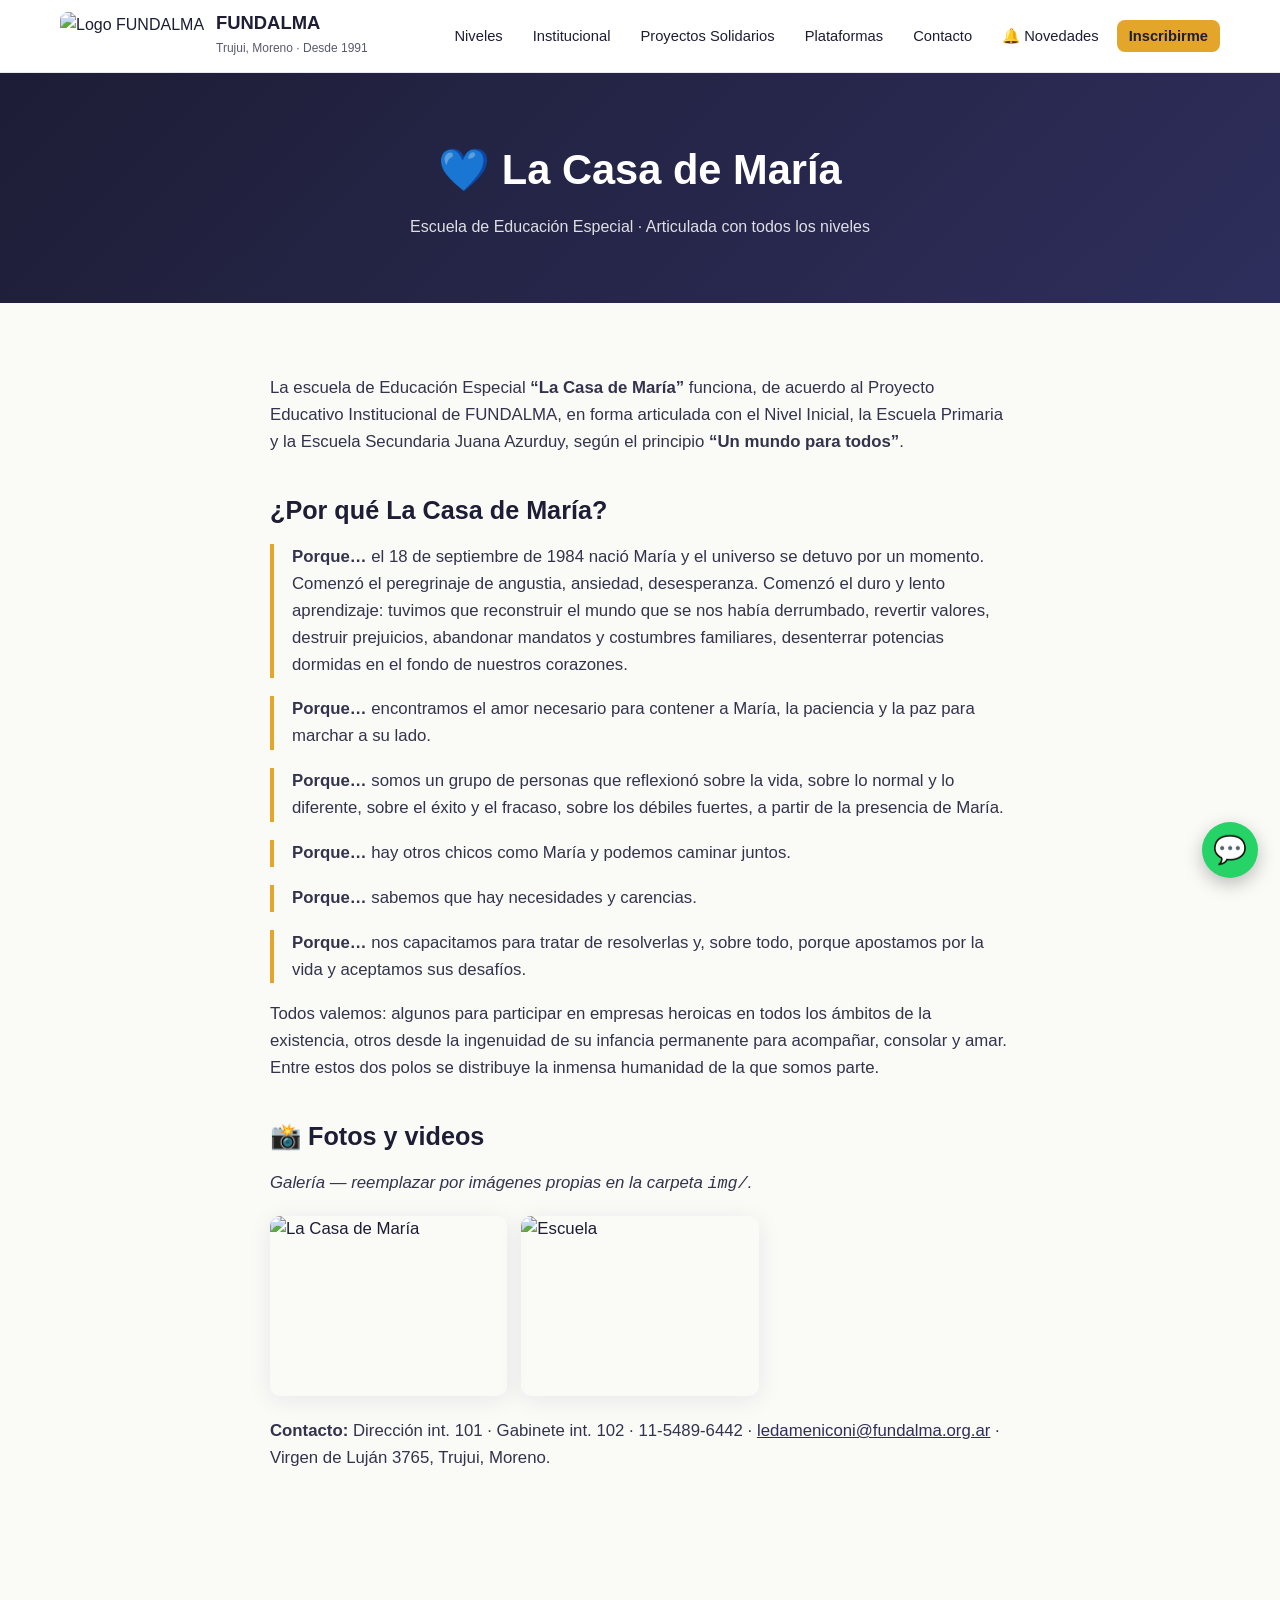
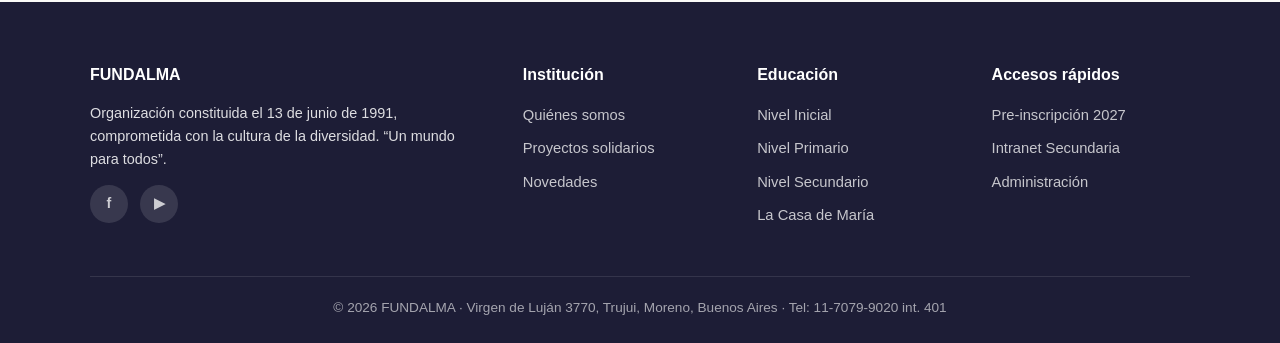
==== casa-de-maria.html @ faf6728b "Sitio FUNDALMA 2026/2027 - version inicial" ====
<!DOCTYPE html>
<html lang="es">
<head>
<meta charset="UTF-8">
<meta name="viewport" content="width=device-width, initial-scale=1.0">
<title>La Casa de María | FUNDALMA</title>
<meta name="description" content="Escuela de Educación Especial La Casa de María — FUNDALMA.">
<link rel="stylesheet" href="css/styles.css">
</head>
<body>

<header>
  <div class="nav-wrap">
    <a class="brand" href="index.html">
      <img src="https://static.wixstatic.com/media/4dadb5_dfc72d7407a74d55bfba80863abcd02a~mv2.png/v1/fill/w_96,h_64,al_c,q_85/logo.png" alt="Logo FUNDALMA">
      <div><strong>FUNDALMA</strong><span>Trujui, Moreno · Desde 1991</span></div>
    </a>
    <button class="menu-btn" onclick="document.getElementById('nav').classList.toggle('abierto')">☰</button>
    <nav id="nav">
      <ul>
        <li><a href="index.html#niveles">Niveles</a></li>
        <li><a href="index.html#institucional">Institucional</a></li>
        <li><a href="proyectos-solidarios.html">Proyectos Solidarios</a></li>
        <li><a href="index.html#plataformas">Plataformas</a></li>
        <li><a href="index.html#contacto">Contacto</a></li>
        <li><a href="novedades.html">🔔 Novedades</a></li>
        <li><a class="cta" href="https://forms.gle/REEMPLAZAR-INSCRIPCION" target="_blank" rel="noopener">Inscribirme</a></li>
      </ul>
    </nav>
  </div>
</header>

<div class="hero-int">
  <h1>💙 La Casa de María</h1>
  <p>Escuela de Educación Especial · Articulada con todos los niveles</p>
</div>

<section>
  <div class="container prosa">
    <p>La escuela de Educación Especial <strong>“La Casa de María”</strong> funciona, de acuerdo al Proyecto Educativo Institucional de FUNDALMA, en forma articulada con el Nivel Inicial, la Escuela Primaria y la Escuela Secundaria Juana Azurduy, según el principio <strong>“Un mundo para todos”</strong>.</p>
    <h2>¿Por qué La Casa de María?</h2>
    <div class="porque"><p><strong>Porque…</strong> el 18 de septiembre de 1984 nació María y el universo se detuvo por un momento. Comenzó el peregrinaje de angustia, ansiedad, desesperanza. Comenzó el duro y lento aprendizaje: tuvimos que reconstruir el mundo que se nos había derrumbado, revertir valores, destruir prejuicios, abandonar mandatos y costumbres familiares, desenterrar potencias dormidas en el fondo de nuestros corazones.</p></div>
    <div class="porque"><p><strong>Porque…</strong> encontramos el amor necesario para contener a María, la paciencia y la paz para marchar a su lado.</p></div>
    <div class="porque"><p><strong>Porque…</strong> somos un grupo de personas que reflexionó sobre la vida, sobre lo normal y lo diferente, sobre el éxito y el fracaso, sobre los débiles fuertes, a partir de la presencia de María.</p></div>
    <div class="porque"><p><strong>Porque…</strong> hay otros chicos como María y podemos caminar juntos.</p></div>
    <div class="porque"><p><strong>Porque…</strong> sabemos que hay necesidades y carencias.</p></div>
    <div class="porque"><p><strong>Porque…</strong> nos capacitamos para tratar de resolverlas y, sobre todo, porque apostamos por la vida y aceptamos sus desafíos.</p></div>
    <p>Todos valemos: algunos para participar en empresas heroicas en todos los ámbitos de la existencia, otros desde la ingenuidad de su infancia permanente para acompañar, consolar y amar. Entre estos dos polos se distribuye la inmensa humanidad de la que somos parte.</p>
    <h2>📸 Fotos y videos</h2>
    <p><em>Galería — reemplazar por imágenes propias en la carpeta <code>img/</code>.</em></p>
    <div class="galeria">
      <img src="https://static.wixstatic.com/media/4dadb5_61e2276eab6c4089bbd8206c81c4717a~mv2.png/v1/fill/w_600,h_400,q_85/casa.png" alt="La Casa de María">
      <img src="https://static.wixstatic.com/media/4dadb5_ea27a4196a9a47b09837303581e1f372~mv2.jpg/v1/fill/w_600,h_400,q_85/escuela.jpg" alt="Escuela">
    </div>
    <p style="margin-top:22px"><strong>Contacto:</strong> Dirección int. 101 · Gabinete int. 102 · 11-5489-6442 · <a href="mailto:ledameniconi@fundalma.org.ar">ledameniconi@fundalma.org.ar</a> · Virgen de Luján 3765, Trujui, Moreno.</p>
  </div>
</section>

<footer>
  <div class="container">
    <div class="footer-grid">
      <div>
        <h4>FUNDALMA</h4>
        <p style="font-size:0.9rem">Organización constituida el 13 de junio de 1991, comprometida con la cultura de la diversidad. “Un mundo para todos”.</p>
        <div class="redes">
          <a href="https://www.facebook.com/Fundalma-104772634514153/" target="_blank" rel="noopener" title="Facebook">f</a>
          <a href="https://www.youtube.com/channel/UC96DOwyqafsPV08anmCAQMQ" target="_blank" rel="noopener" title="YouTube">▶</a>
        </div>
      </div>
      <div>
        <h4>Institución</h4>
        <ul>
          <li><a href="index.html#institucional">Quiénes somos</a></li>
          <li><a href="proyectos-solidarios.html">Proyectos solidarios</a></li>
          <li><a href="novedades.html">Novedades</a></li>
        </ul>
      </div>
      <div>
        <h4>Educación</h4>
        <ul>
          <li><a href="nivel-inicial.html">Nivel Inicial</a></li>
          <li><a href="nivel-primario.html">Nivel Primario</a></li>
          <li><a href="nivel-secundario.html">Nivel Secundario</a></li>
          <li><a href="casa-de-maria.html">La Casa de María</a></li>
        </ul>
      </div>
      <div>
        <h4>Accesos rápidos</h4>
        <ul>
          <li><a href="https://forms.gle/REEMPLAZAR-INSCRIPCION" target="_blank" rel="noopener">Pre-inscripción 2027</a></li>
          <li><a href="https://sites.google.com/fundalma.org.ar/secundaria-reservorio-/inicio" target="_blank" rel="noopener">Intranet Secundaria</a></li>
          <li><a href="mailto:administracion@fundalma.org.ar">Administración</a></li>
        </ul>
      </div>
    </div>
    <div class="footer-bottom">© 2026 FUNDALMA · Virgen de Luján 3770, Trujui, Moreno, Buenos Aires · Tel: 11-7079-9020 int. 401</div>
  </div>
</footer>

<a class="wsp" href="https://wa.me/5491138775820" target="_blank" rel="noopener" title="WhatsApp">💬</a>

</body>
</html>
---- css/styles.css ----
/* ============================================
   FUNDALMA — Sitio institucional 2026/2027
   Paleta: azul institucional + acentos cálidos
   ============================================ */
:root {
  --azul: #1D1D36;
  --azul-medio: #2E2E5C;
  --azul-claro: #4A4A8A;
  --acento: #E4A62A;
  --acento-2: #2A9D8F;
  --coral: #E76F51;
  --fondo: #FAFAF7;
  --blanco: #FFFFFF;
  --gris: #5A5A6E;
  --borde: #E8E8EF;
  --sombra: 0 4px 24px rgba(29, 29, 54, 0.08);
  --radio: 14px;
}

* { margin: 0; padding: 0; box-sizing: border-box; }
html { scroll-behavior: smooth; }
body {
  font-family: 'Segoe UI', -apple-system, BlinkMacSystemFont, Roboto, Arial, sans-serif;
  color: var(--azul);
  background: var(--fondo);
  line-height: 1.6;
}
img { max-width: 100%; display: block; }
a { color: var(--azul-medio); }

.container { max-width: 1140px; margin: 0 auto; padding: 0 20px; }

/* ---------- Header ---------- */
header {
  position: sticky; top: 0; z-index: 100;
  background: rgba(255,255,255,0.96);
  backdrop-filter: blur(8px);
  border-bottom: 1px solid var(--borde);
}
.nav-wrap { display: flex; align-items: center; justify-content: space-between; padding: 12px 20px; max-width: 1200px; margin: 0 auto; }
.brand { display: flex; align-items: center; gap: 12px; text-decoration: none; color: var(--azul); }
.brand img { height: 48px; width: auto; border-radius: 8px; }
.brand strong { font-size: 1.15rem; display: block; line-height: 1.2; }
.brand span { font-size: 0.75rem; color: var(--gris); }
nav ul { display: flex; list-style: none; gap: 6px; align-items: center; flex-wrap: wrap; }
nav a {
  text-decoration: none; color: var(--azul); font-size: 0.92rem; font-weight: 500;
  padding: 8px 12px; border-radius: 8px; transition: background 0.2s;
}
nav a:hover { background: var(--fondo); color: var(--azul-medio); }
nav a.cta {
  background: var(--acento); color: var(--azul); font-weight: 700;
}
nav a.cta:hover { background: #f0b73e; }
.menu-btn { display: none; background: none; border: none; font-size: 1.6rem; cursor: pointer; color: var(--azul); }

/* ---------- Hero ---------- */
.hero {
  background: linear-gradient(135deg, var(--azul) 0%, var(--azul-medio) 60%, var(--azul-claro) 100%);
  color: var(--blanco); padding: 90px 20px 70px; text-align: center; position: relative; overflow: hidden;
}
.hero::after {
  content: ""; position: absolute; inset: 0;
  background: radial-gradient(circle at 80% 20%, rgba(228,166,42,0.18), transparent 45%),
              radial-gradient(circle at 15% 85%, rgba(42,157,143,0.18), transparent 45%);
  pointer-events: none;
}
.hero > * { position: relative; z-index: 1; }
.badge {
  display: inline-block; background: rgba(255,255,255,0.14); border: 1px solid rgba(255,255,255,0.3);
  padding: 6px 18px; border-radius: 999px; font-size: 0.85rem; margin-bottom: 24px;
}
.hero h1 { font-size: clamp(2.1rem, 5vw, 3.4rem); line-height: 1.15; margin-bottom: 18px; }
.hero h1 em { font-style: normal; color: var(--acento); }
.hero p.lead { max-width: 640px; margin: 0 auto 32px; font-size: 1.1rem; opacity: 0.92; }
.hero-actions { display: flex; gap: 14px; justify-content: center; flex-wrap: wrap; }
.btn {
  display: inline-block; text-decoration: none; font-weight: 700; border-radius: 10px;
  padding: 14px 28px; font-size: 1rem; transition: transform 0.15s, box-shadow 0.15s;
}
.btn:hover { transform: translateY(-2px); box-shadow: var(--sombra); }
.btn-primary { background: var(--acento); color: var(--azul); }
.btn-ghost { background: transparent; color: var(--blanco); border: 2px solid rgba(255,255,255,0.5); }
.btn-dark { background: var(--azul); color: var(--blanco); }

.stats { display: flex; gap: 40px; justify-content: center; margin-top: 54px; flex-wrap: wrap; }
.stat strong { font-size: 2.4rem; display: block; color: var(--acento); }
.stat span { font-size: 0.9rem; opacity: 0.85; }

/* ---------- Aviso destacado ---------- */
.aviso {
  background: var(--blanco); border: 1px solid var(--borde); border-left: 5px solid var(--acento);
  border-radius: var(--radio); box-shadow: var(--sombra);
  max-width: 860px; margin: -34px auto 0; padding: 20px 28px; position: relative; z-index: 5;
  display: flex; align-items: center; gap: 18px; flex-wrap: wrap;
}
.aviso .emoji { font-size: 1.8rem; }
.aviso p { flex: 1; min-width: 220px; }
.aviso a { font-weight: 700; white-space: nowrap; }

/* ---------- Secciones ---------- */
section { padding: 72px 0; }
.kicker { text-transform: uppercase; letter-spacing: 2px; font-size: 0.8rem; color: var(--acento-2); font-weight: 700; }
h2.titulo { font-size: clamp(1.6rem, 3.5vw, 2.3rem); margin: 8px 0 14px; }
.sub { color: var(--gris); max-width: 640px; margin-bottom: 40px; }
.center { text-align: center; }
.center .sub { margin-left: auto; margin-right: auto; }

/* ---------- Cards niveles ---------- */
.grid { display: grid; gap: 24px; }
.grid-4 { grid-template-columns: repeat(auto-fit, minmax(240px, 1fr)); }
.grid-3 { grid-template-columns: repeat(auto-fit, minmax(260px, 1fr)); }
.grid-2 { grid-template-columns: repeat(auto-fit, minmax(300px, 1fr)); }
.card {
  background: var(--blanco); border: 1px solid var(--borde); border-radius: var(--radio);
  padding: 30px 26px; box-shadow: var(--sombra); transition: transform 0.2s;
  display: flex; flex-direction: column;
}
.card:hover { transform: translateY(-4px); }
.card .icono { font-size: 2.2rem; margin-bottom: 14px; }
.card h3 { font-size: 1.25rem; margin-bottom: 10px; }
.card p { color: var(--gris); font-size: 0.95rem; flex: 1; }
.card .tag {
  display: inline-block; background: var(--fondo); border: 1px solid var(--borde);
  border-radius: 999px; padding: 3px 12px; font-size: 0.78rem; margin: 14px 0 10px; color: var(--azul-medio); align-self: flex-start;
}
.card a.link { font-weight: 700; text-decoration: none; color: var(--acento-2); }
.card a.link:hover { text-decoration: underline; }

/* ---------- Cita ---------- */
.cita {
  background: linear-gradient(120deg, var(--azul), var(--azul-medio));
  color: var(--blanco); border-radius: var(--radio); padding: 48px 40px;
  display: flex; align-items: center; gap: 36px; flex-wrap: wrap;
}
.cita h3 { font-size: 1.7rem; margin-bottom: 12px; }
.cita p { opacity: 0.9; max-width: 640px; }
.cita .anios { text-align: center; min-width: 130px; }
.cita .anios strong { font-size: 3.2rem; color: var(--acento); display: block; line-height: 1; }

/* ---------- Plataformas / accesos ---------- */
.acceso {
  display: flex; align-items: center; gap: 16px; background: var(--blanco);
  border: 1px solid var(--borde); border-radius: var(--radio); padding: 22px 26px;
  text-decoration: none; color: var(--azul); box-shadow: var(--sombra); transition: transform 0.2s;
}
.acceso:hover { transform: translateY(-3px); }
.acceso .emoji { font-size: 1.9rem; }
.acceso strong { display: block; }
.acceso span { color: var(--gris); font-size: 0.88rem; }

/* ---------- Contacto ---------- */
.contacto-grid { display: grid; grid-template-columns: repeat(auto-fit, minmax(250px, 1fr)); gap: 20px; }
.contacto-card { background: var(--blanco); border: 1px solid var(--borde); border-radius: var(--radio); padding: 24px; box-shadow: var(--sombra); }
.contacto-card h4 { color: var(--acento-2); font-size: 0.85rem; text-transform: uppercase; letter-spacing: 1.5px; margin-bottom: 12px; }
.contacto-card p { font-size: 0.92rem; color: var(--gris); margin-bottom: 6px; }
.contacto-card a { word-break: break-all; }
.mapa { border-radius: var(--radio); overflow: hidden; box-shadow: var(--sombra); margin-top: 40px; }
.mapa iframe { width: 100%; height: 380px; border: 0; display: block; }

/* ---------- CTA final ---------- */
.cta-final {
  background: linear-gradient(135deg, var(--acento-2), #1f7a70);
  color: var(--blanco); text-align: center; border-radius: var(--radio); padding: 60px 30px;
}
.cta-final h2 { font-size: clamp(1.5rem, 3vw, 2.2rem); margin-bottom: 12px; }
.cta-final p { opacity: 0.92; margin-bottom: 28px; }

/* ---------- Novedades ---------- */
.novedad {
  background: var(--blanco); border: 1px solid var(--borde); border-radius: var(--radio);
  overflow: hidden; box-shadow: var(--sombra); display: flex; flex-direction: column;
}
.novedad img { height: 180px; object-fit: cover; width: 100%; }
.novedad .cuerpo { padding: 22px; flex: 1; display: flex; flex-direction: column; }
.novedad .fecha { font-size: 0.8rem; color: var(--gris); margin-bottom: 8px; }
.novedad h3 { font-size: 1.15rem; margin-bottom: 10px; }
.novedad p { color: var(--gris); font-size: 0.92rem; flex: 1; }

/* ---------- Galería ---------- */
.galeria { display: grid; grid-template-columns: repeat(auto-fill, minmax(220px, 1fr)); gap: 14px; }
.galeria img { border-radius: 10px; height: 180px; object-fit: cover; width: 100%; box-shadow: var(--sombra); }

/* ---------- Página interior ---------- */
.hero-int {
  background: linear-gradient(135deg, var(--azul), var(--azul-medio));
  color: var(--blanco); padding: 64px 20px; text-align: center;
}
.hero-int h1 { font-size: clamp(1.8rem, 4vw, 2.6rem); }
.hero-int p { opacity: 0.85; margin-top: 10px; }
.prosa { max-width: 780px; margin: 0 auto; font-size: 1.05rem; }
.prosa p { margin-bottom: 18px; color: #33334d; }
.prosa h2 { margin: 34px 0 14px; }
.prosa .porque { border-left: 4px solid var(--acento); padding-left: 18px; margin-bottom: 18px; }

/* ---------- Footer ---------- */
footer { background: var(--azul); color: rgba(255,255,255,0.85); padding: 60px 0 24px; margin-top: 40px; }
.footer-grid { display: grid; grid-template-columns: 2fr 1fr 1fr 1fr; gap: 36px; margin-bottom: 40px; }
footer h4 { color: var(--blanco); margin-bottom: 14px; font-size: 1rem; }
footer ul { list-style: none; }
footer li { margin-bottom: 8px; }
footer a { color: rgba(255,255,255,0.75); text-decoration: none; font-size: 0.92rem; }
footer a:hover { color: var(--acento); }
.footer-bottom { border-top: 1px solid rgba(255,255,255,0.15); padding-top: 20px; font-size: 0.85rem; text-align: center; opacity: 0.7; }
.redes { display: flex; gap: 12px; margin-top: 14px; }
.redes a {
  width: 38px; height: 38px; border-radius: 50%; background: rgba(255,255,255,0.12);
  display: flex; align-items: center; justify-content: center; font-weight: 700; font-size: 0.9rem;
}
.redes a:hover { background: var(--acento); color: var(--azul); }

/* ---------- WhatsApp flotante ---------- */
.wsp {
  position: fixed; bottom: 22px; right: 22px; z-index: 90;
  width: 56px; height: 56px; border-radius: 50%; background: #25D366; color: #fff;
  display: flex; align-items: center; justify-content: center; font-size: 1.7rem;
  text-decoration: none; box-shadow: 0 6px 18px rgba(0,0,0,0.25);
}

/* ---------- Responsive ---------- */
@media (max-width: 900px) {
  .footer-grid { grid-template-columns: 1fr 1fr; }
  .menu-btn { display: block; }
  nav { display: none; width: 100%; }
  nav.abierto { display: block; }
  nav ul { flex-direction: column; align-items: stretch; padding: 10px 0; }
  .nav-wrap { flex-wrap: wrap; }
}
@media (max-width: 560px) {
  .footer-grid { grid-template-columns: 1fr; }
  .stats { gap: 24px; }
  section { padding: 52px 0; }
}
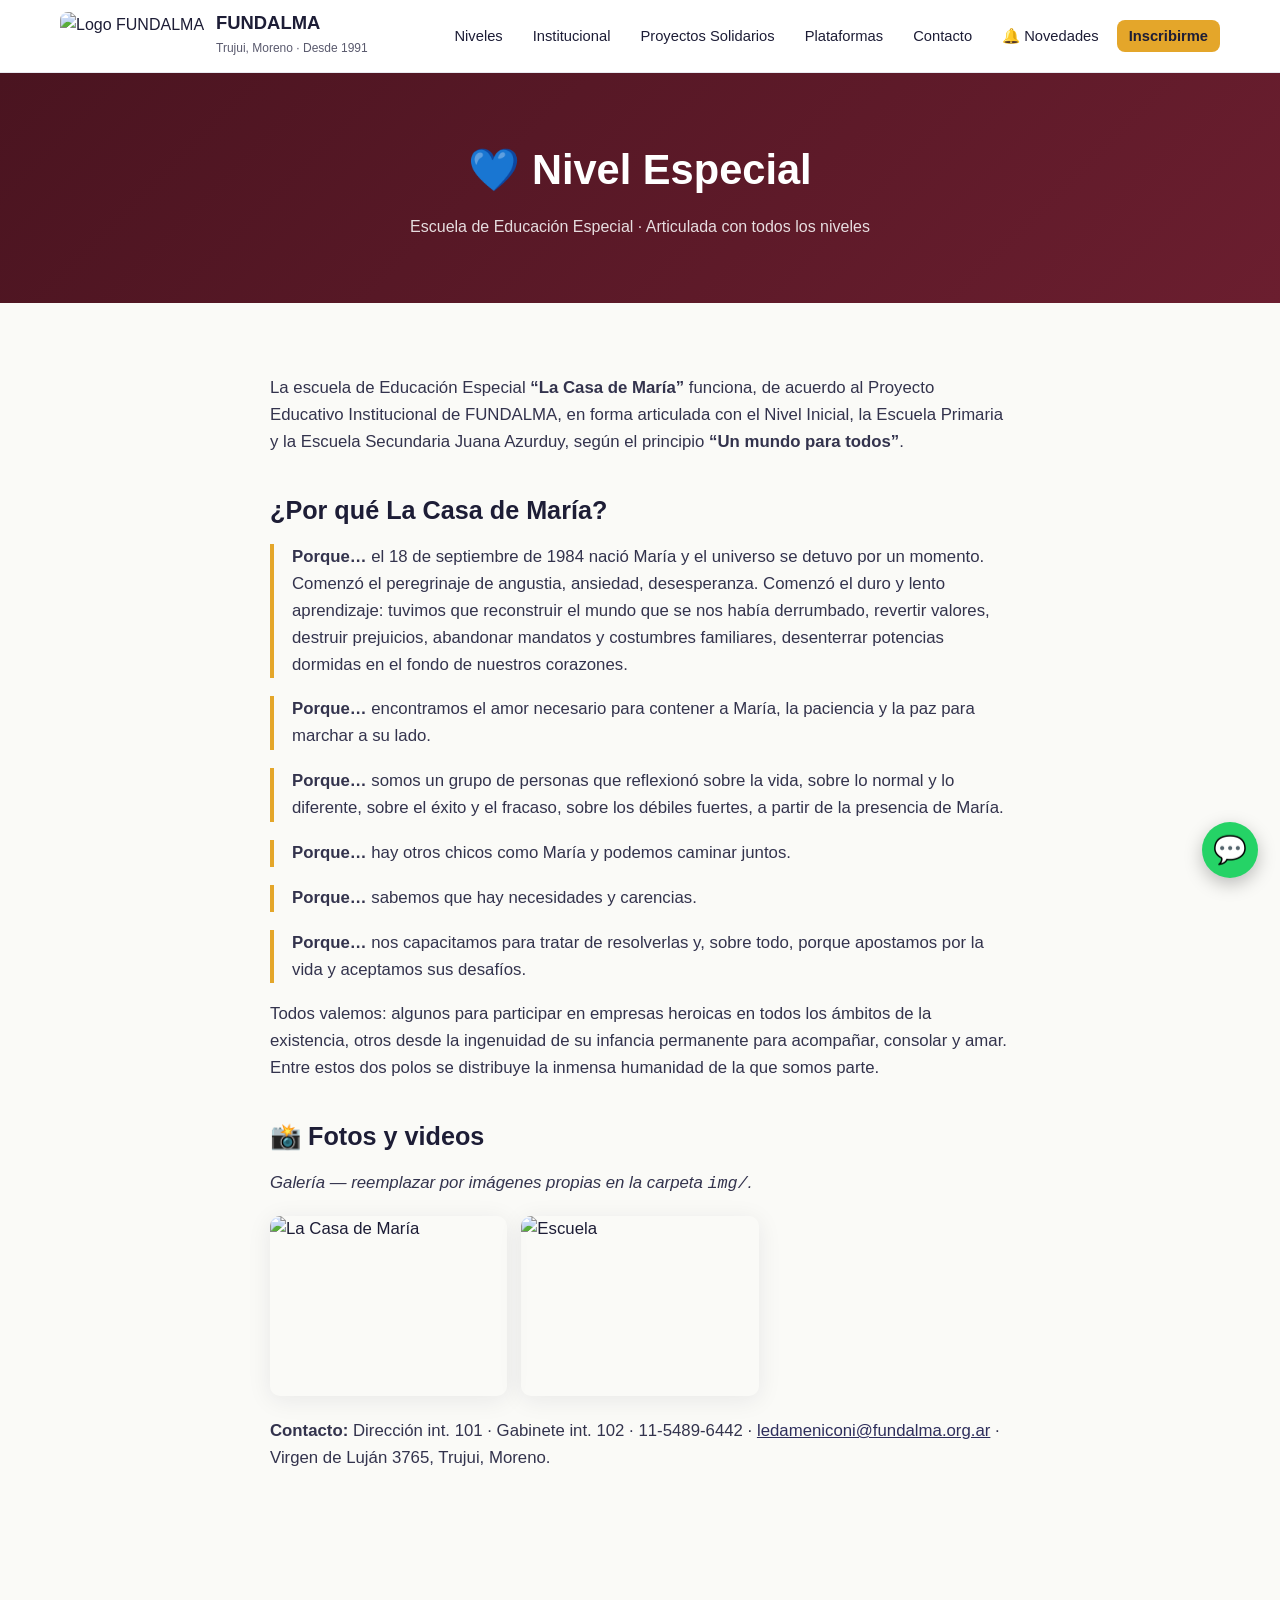
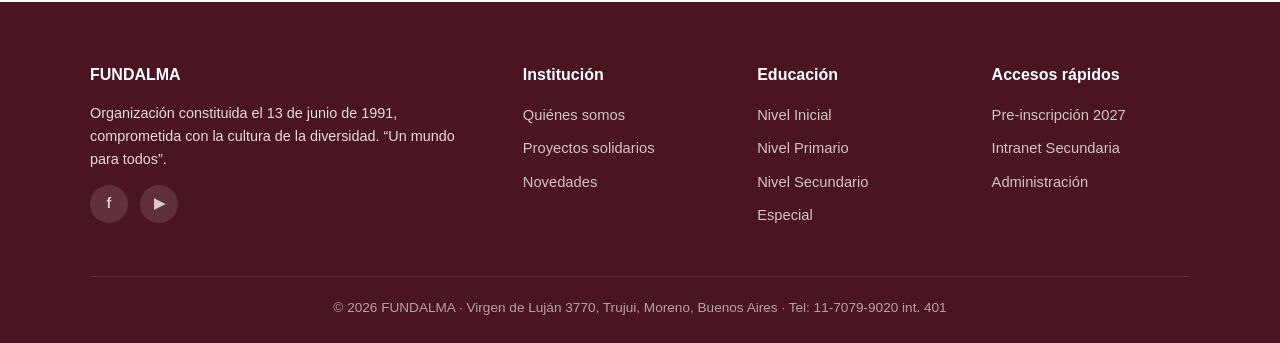
==== commit e02c2d91: "Fondo bordo, Nivel Especial, imagen novedades centrada, quitar Videos Secundaria" ====
--- a/casa-de-maria.html
+++ b/casa-de-maria.html
@@ -3,7 +3,7 @@
 <head>
 <meta charset="UTF-8">
 <meta name="viewport" content="width=device-width, initial-scale=1.0">
-<title>La Casa de María | FUNDALMA</title>
+<title>Nivel Especial | FUNDALMA</title>
 <meta name="description" content="Escuela de Educación Especial La Casa de María — FUNDALMA.">
 <link rel="stylesheet" href="css/styles.css">
 </head>
@@ -31,7 +31,7 @@
 </header>
 
 <div class="hero-int">
-  <h1>💙 La Casa de María</h1>
+  <h1>💙 Nivel Especial</h1>
   <p>Escuela de Educación Especial · Articulada con todos los niveles</p>
 </div>
 
@@ -81,7 +81,7 @@
           <li><a href="nivel-inicial.html">Nivel Inicial</a></li>
           <li><a href="nivel-primario.html">Nivel Primario</a></li>
           <li><a href="nivel-secundario.html">Nivel Secundario</a></li>
-          <li><a href="casa-de-maria.html">La Casa de María</a></li>
+          <li><a href="casa-de-maria.html">Especial</a></li>
         </ul>
       </div>
       <div>
--- a/css/styles.css
+++ b/css/styles.css
@@ -6,6 +6,9 @@
   --azul: #1D1D36;
   --azul-medio: #2E2E5C;
   --azul-claro: #4A4A8A;
+  --bordo: #4A1420;
+  --bordo-medio: #6B1E2F;
+  --bordo-claro: #8C2A3F;
   --acento: #E4A62A;
   --acento-2: #2A9D8F;
   --coral: #E76F51;
@@ -56,7 +59,7 @@
 
 /* ---------- Hero ---------- */
 .hero {
-  background: linear-gradient(135deg, var(--azul) 0%, var(--azul-medio) 60%, var(--azul-claro) 100%);
+  background: linear-gradient(135deg, var(--bordo) 0%, var(--bordo-medio) 60%, var(--bordo-claro) 100%);
   color: var(--blanco); padding: 90px 20px 70px; text-align: center; position: relative; overflow: hidden;
 }
 .hero::after {
@@ -81,7 +84,7 @@
 .btn:hover { transform: translateY(-2px); box-shadow: var(--sombra); }
 .btn-primary { background: var(--acento); color: var(--azul); }
 .btn-ghost { background: transparent; color: var(--blanco); border: 2px solid rgba(255,255,255,0.5); }
-.btn-dark { background: var(--azul); color: var(--blanco); }
+.btn-dark { background: var(--bordo); color: var(--blanco); }
 
 .stats { display: flex; gap: 40px; justify-content: center; margin-top: 54px; flex-wrap: wrap; }
 .stat strong { font-size: 2.4rem; display: block; color: var(--acento); }
@@ -129,7 +132,7 @@
 
 /* ---------- Cita ---------- */
 .cita {
-  background: linear-gradient(120deg, var(--azul), var(--azul-medio));
+  background: linear-gradient(120deg, var(--bordo), var(--bordo-medio));
   color: var(--blanco); border-radius: var(--radio); padding: 48px 40px;
   display: flex; align-items: center; gap: 36px; flex-wrap: wrap;
 }
@@ -171,7 +174,7 @@
   background: var(--blanco); border: 1px solid var(--borde); border-radius: var(--radio);
   overflow: hidden; box-shadow: var(--sombra); display: flex; flex-direction: column;
 }
-.novedad img { height: 180px; object-fit: cover; width: 100%; }
+.novedad img { height: 180px; object-fit: contain; object-position: center; width: 100%; background: #fff; padding: 8px 10px; }
 .novedad .cuerpo { padding: 22px; flex: 1; display: flex; flex-direction: column; }
 .novedad .fecha { font-size: 0.8rem; color: var(--gris); margin-bottom: 8px; }
 .novedad h3 { font-size: 1.15rem; margin-bottom: 10px; }
@@ -183,7 +186,7 @@
 
 /* ---------- Página interior ---------- */
 .hero-int {
-  background: linear-gradient(135deg, var(--azul), var(--azul-medio));
+  background: linear-gradient(135deg, var(--bordo), var(--bordo-medio));
   color: var(--blanco); padding: 64px 20px; text-align: center;
 }
 .hero-int h1 { font-size: clamp(1.8rem, 4vw, 2.6rem); }
@@ -194,7 +197,7 @@
 .prosa .porque { border-left: 4px solid var(--acento); padding-left: 18px; margin-bottom: 18px; }
 
 /* ---------- Footer ---------- */
-footer { background: var(--azul); color: rgba(255,255,255,0.85); padding: 60px 0 24px; margin-top: 40px; }
+footer { background: var(--bordo); color: rgba(255,255,255,0.85); padding: 60px 0 24px; margin-top: 40px; }
 .footer-grid { display: grid; grid-template-columns: 2fr 1fr 1fr 1fr; gap: 36px; margin-bottom: 40px; }
 footer h4 { color: var(--blanco); margin-bottom: 14px; font-size: 1rem; }
 footer ul { list-style: none; }
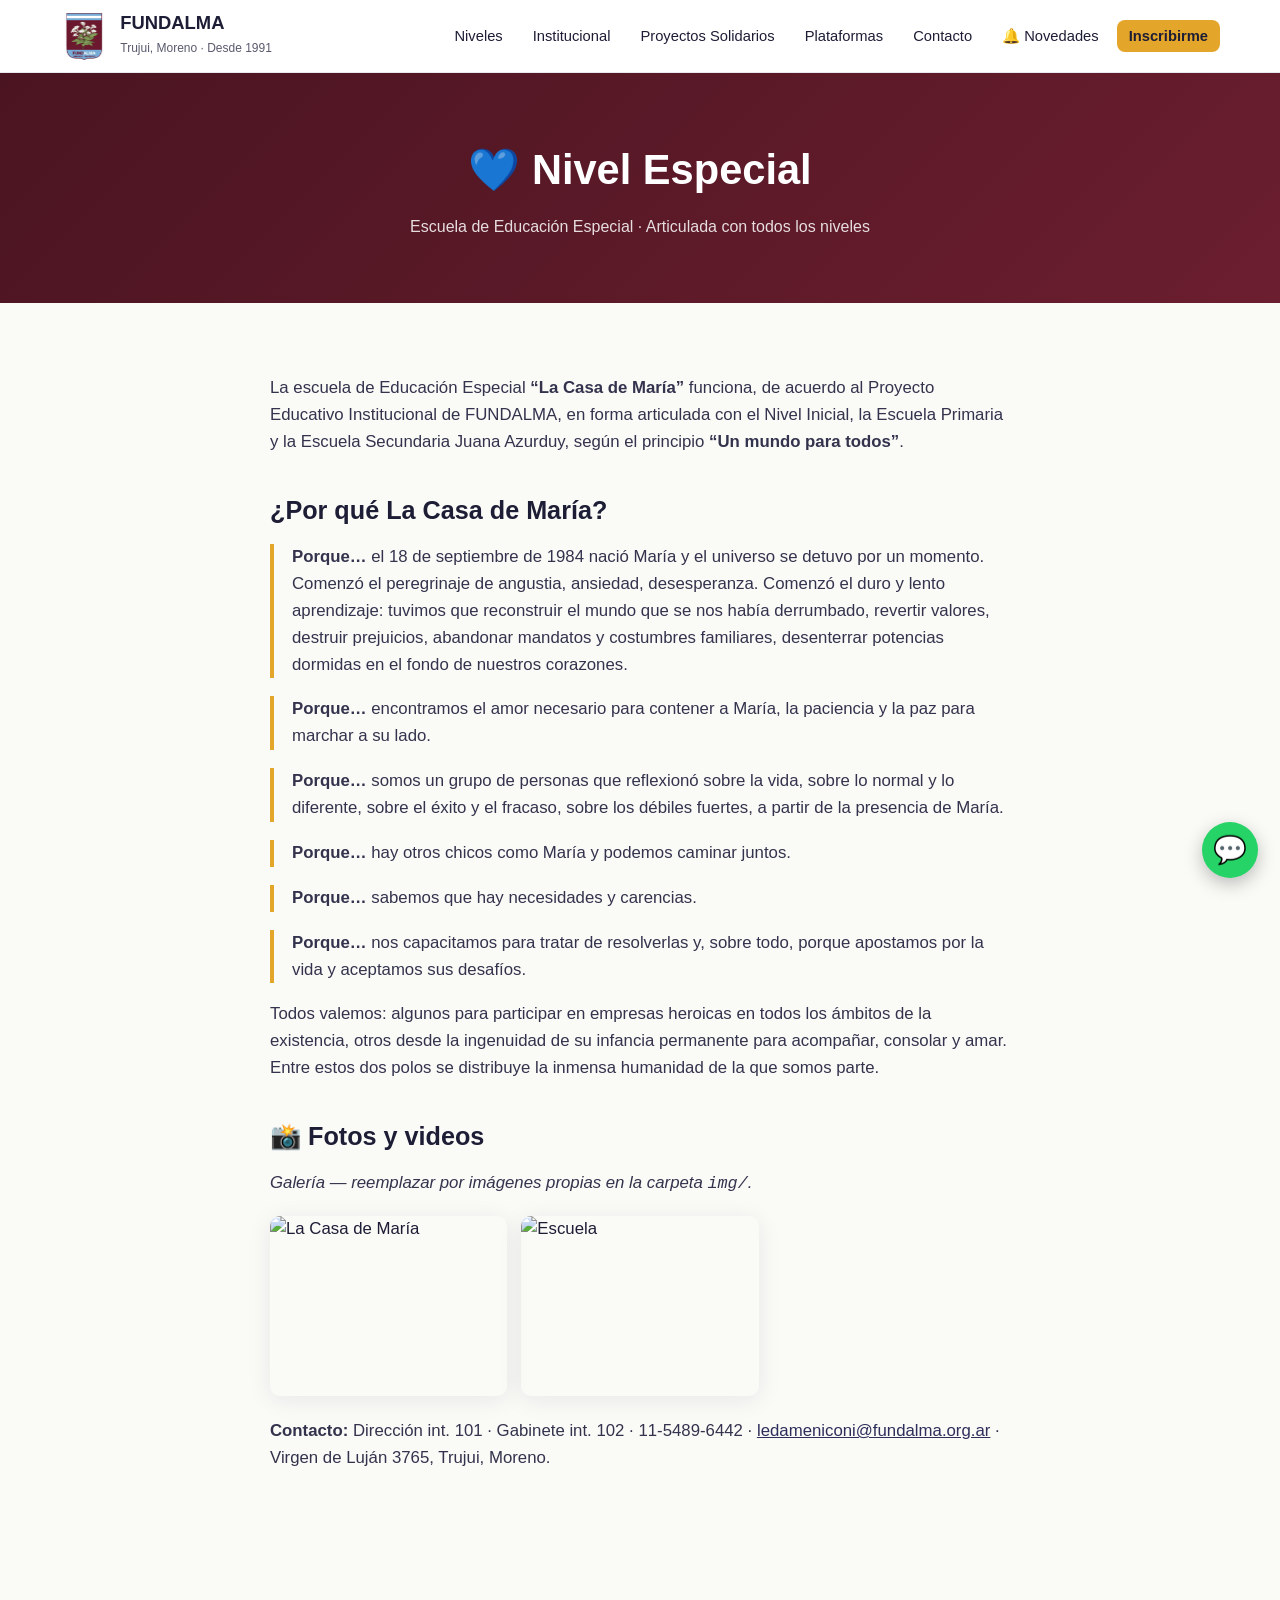
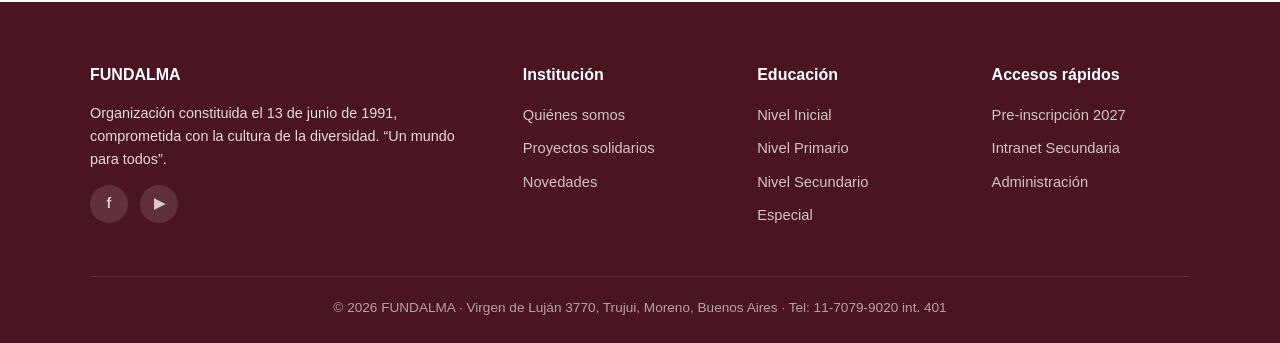
==== commit 54edbc3b: "Nuevo logo FUNDALMA en header + favicon" ====
--- a/casa-de-maria.html
+++ b/casa-de-maria.html
@@ -5,6 +5,7 @@
 <meta name="viewport" content="width=device-width, initial-scale=1.0">
 <title>Nivel Especial | FUNDALMA</title>
 <meta name="description" content="Escuela de Educación Especial La Casa de María — FUNDALMA.">
+<link rel="icon" type="image/png" href="img/favicon.png">
 <link rel="stylesheet" href="css/styles.css">
 </head>
 <body>
@@ -12,7 +13,7 @@
 <header>
   <div class="nav-wrap">
     <a class="brand" href="index.html">
-      <img src="https://static.wixstatic.com/media/4dadb5_dfc72d7407a74d55bfba80863abcd02a~mv2.png/v1/fill/w_96,h_64,al_c,q_85/logo.png" alt="Logo FUNDALMA">
+      <img src="img/logo-fundalma.png" alt="Logo FUNDALMA">
       <div><strong>FUNDALMA</strong><span>Trujui, Moreno · Desde 1991</span></div>
     </a>
     <button class="menu-btn" onclick="document.getElementById('nav').classList.toggle('abierto')">☰</button>
@@ -24,7 +25,7 @@
         <li><a href="index.html#plataformas">Plataformas</a></li>
         <li><a href="index.html#contacto">Contacto</a></li>
         <li><a href="novedades.html">🔔 Novedades</a></li>
-        <li><a class="cta" href="https://forms.gle/REEMPLAZAR-INSCRIPCION" target="_blank" rel="noopener">Inscribirme</a></li>
+        <li><a class="cta" href="https://docs.google.com/forms/d/e/1FAIpQLScCLZ6hBX6Is08I5lgwy4Dmt81RoAkQffFFPVN9xCzXNqXjzQ/viewform" target="_blank" rel="noopener">Inscribirme</a></li>
       </ul>
     </nav>
   </div>
@@ -87,7 +88,7 @@
       <div>
         <h4>Accesos rápidos</h4>
         <ul>
-          <li><a href="https://forms.gle/REEMPLAZAR-INSCRIPCION" target="_blank" rel="noopener">Pre-inscripción 2027</a></li>
+          <li><a href="https://docs.google.com/forms/d/e/1FAIpQLScCLZ6hBX6Is08I5lgwy4Dmt81RoAkQffFFPVN9xCzXNqXjzQ/viewform" target="_blank" rel="noopener">Pre-inscripción 2027</a></li>
           <li><a href="https://sites.google.com/fundalma.org.ar/secundaria-reservorio-/inicio" target="_blank" rel="noopener">Intranet Secundaria</a></li>
           <li><a href="mailto:administracion@fundalma.org.ar">Administración</a></li>
         </ul>
--- a/css/styles.css
+++ b/css/styles.css
@@ -161,6 +161,21 @@
 .mapa { border-radius: var(--radio); overflow: hidden; box-shadow: var(--sombra); margin-top: 40px; }
 .mapa iframe { width: 100%; height: 380px; border: 0; display: block; }
 
+/* ---------- Formulario consulta ---------- */
+.form-consulta {
+  background: var(--blanco); border: 1px solid var(--borde); border-radius: var(--radio);
+  box-shadow: var(--sombra); padding: 30px; max-width: 640px; margin: 40px auto 0;
+}
+.form-consulta .campos { display: grid; grid-template-columns: 1fr 1fr; gap: 14px; }
+.form-consulta label { font-size: 0.85rem; font-weight: 600; display: block; margin: 12px 0 6px; }
+.form-consulta input, .form-consulta textarea {
+  width: 100%; padding: 12px 14px; border: 1px solid var(--borde); border-radius: 10px;
+  font-family: inherit; font-size: 0.95rem; background: var(--fondo); color: var(--azul);
+}
+.form-consulta input:focus, .form-consulta textarea:focus { outline: 2px solid var(--acento); border-color: transparent; }
+.form-consulta textarea { resize: vertical; margin-bottom: 16px; }
+@media (max-width: 560px) { .form-consulta .campos { grid-template-columns: 1fr; } }
+
 /* ---------- CTA final ---------- */
 .cta-final {
   background: linear-gradient(135deg, var(--acento-2), #1f7a70);
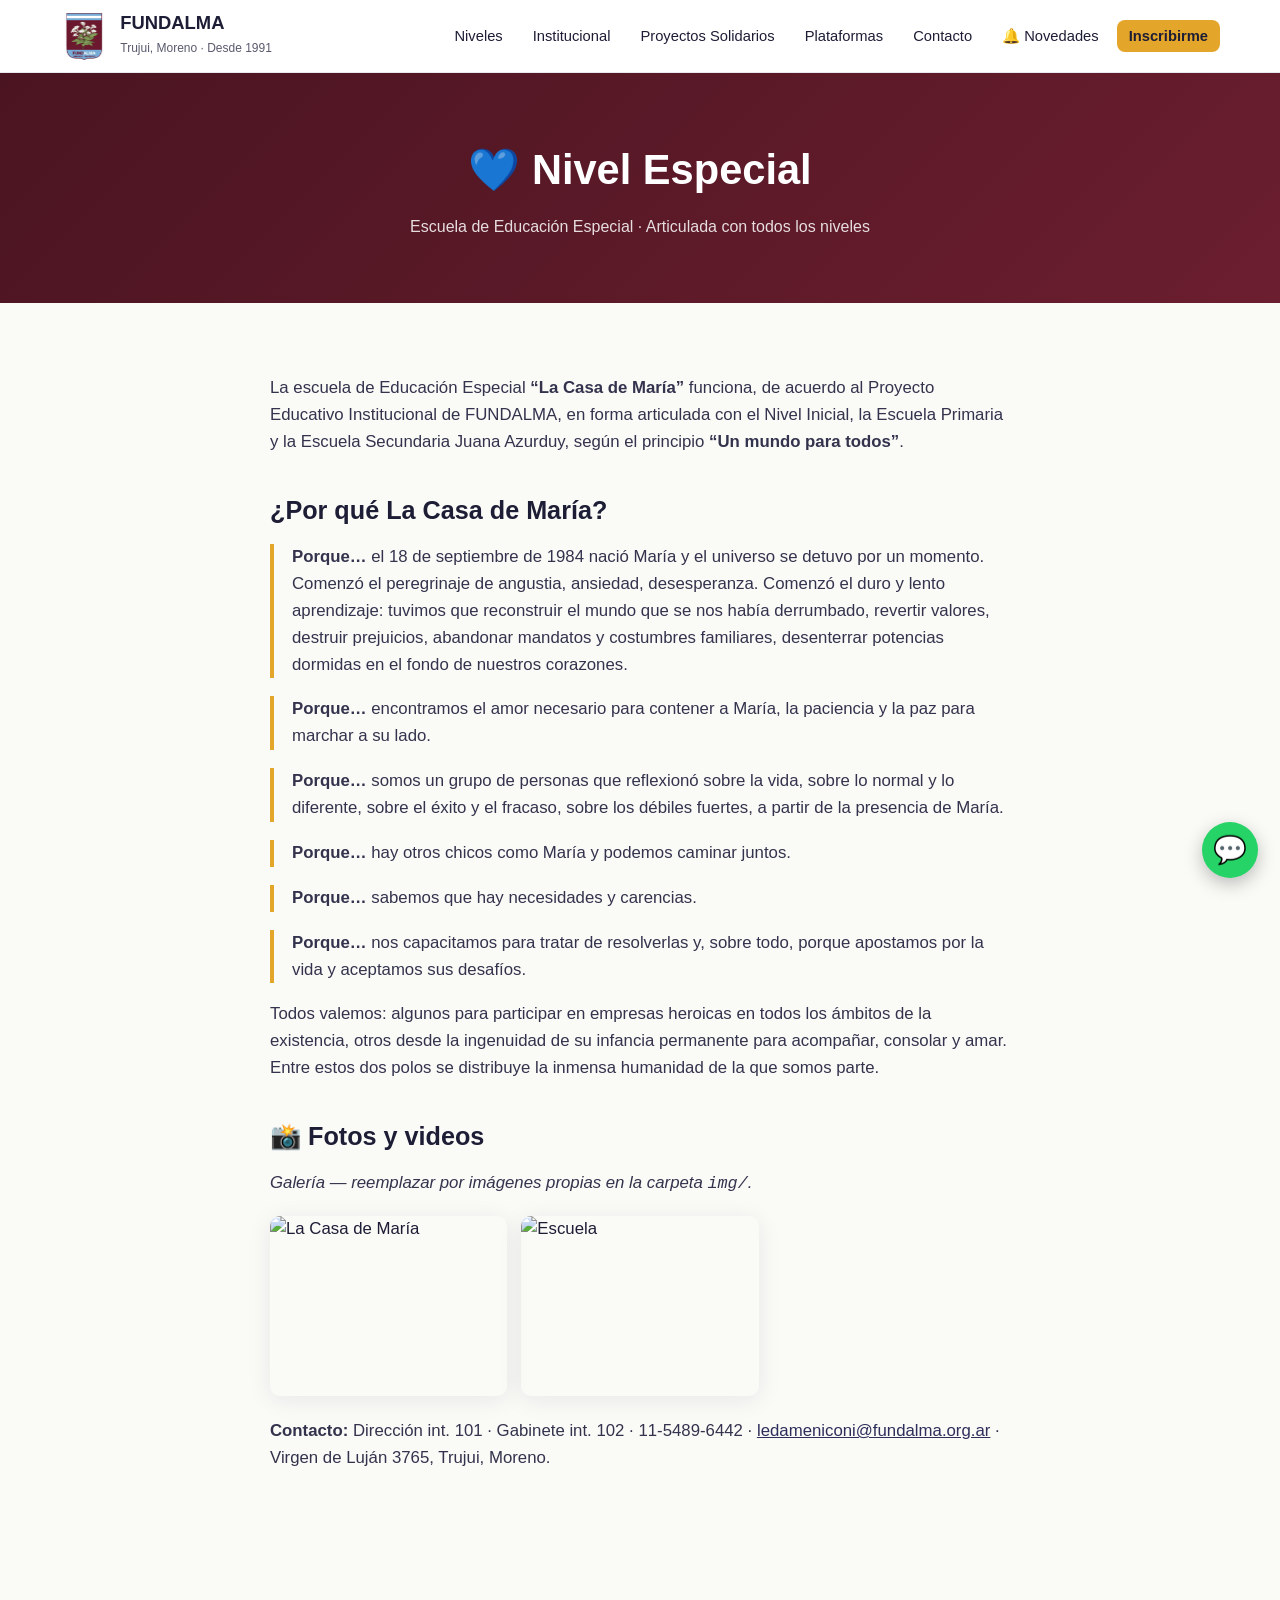
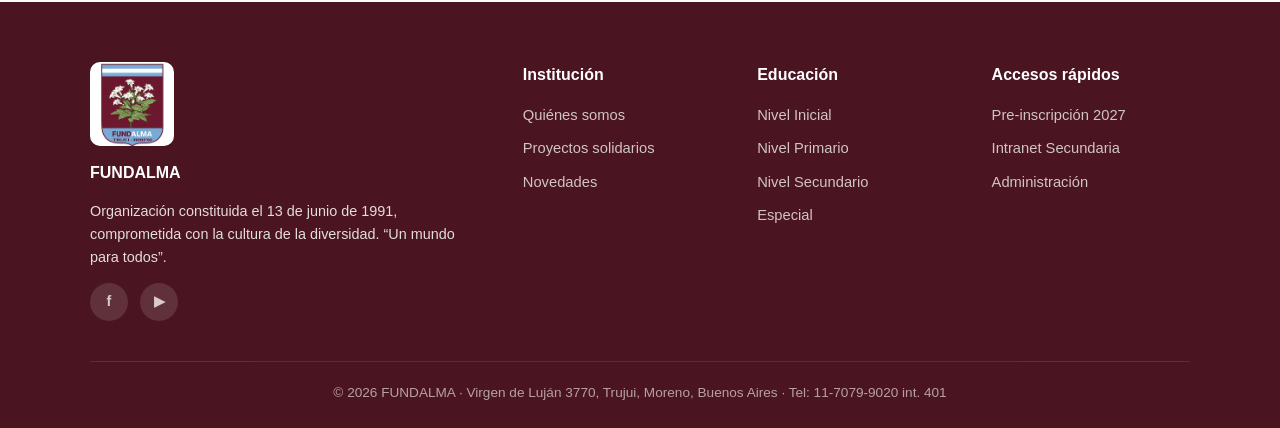
==== commit 3887408c: "Escudo en footer y seccion institucional" ====
--- a/casa-de-maria.html
+++ b/casa-de-maria.html
@@ -61,6 +61,7 @@
   <div class="container">
     <div class="footer-grid">
       <div>
+        <img src="img/logo-fundalma.png" alt="Escudo FUNDALMA" style="height:84px;width:auto;border-radius:10px;margin-bottom:14px">
         <h4>FUNDALMA</h4>
         <p style="font-size:0.9rem">Organización constituida el 13 de junio de 1991, comprometida con la cultura de la diversidad. “Un mundo para todos”.</p>
         <div class="redes">
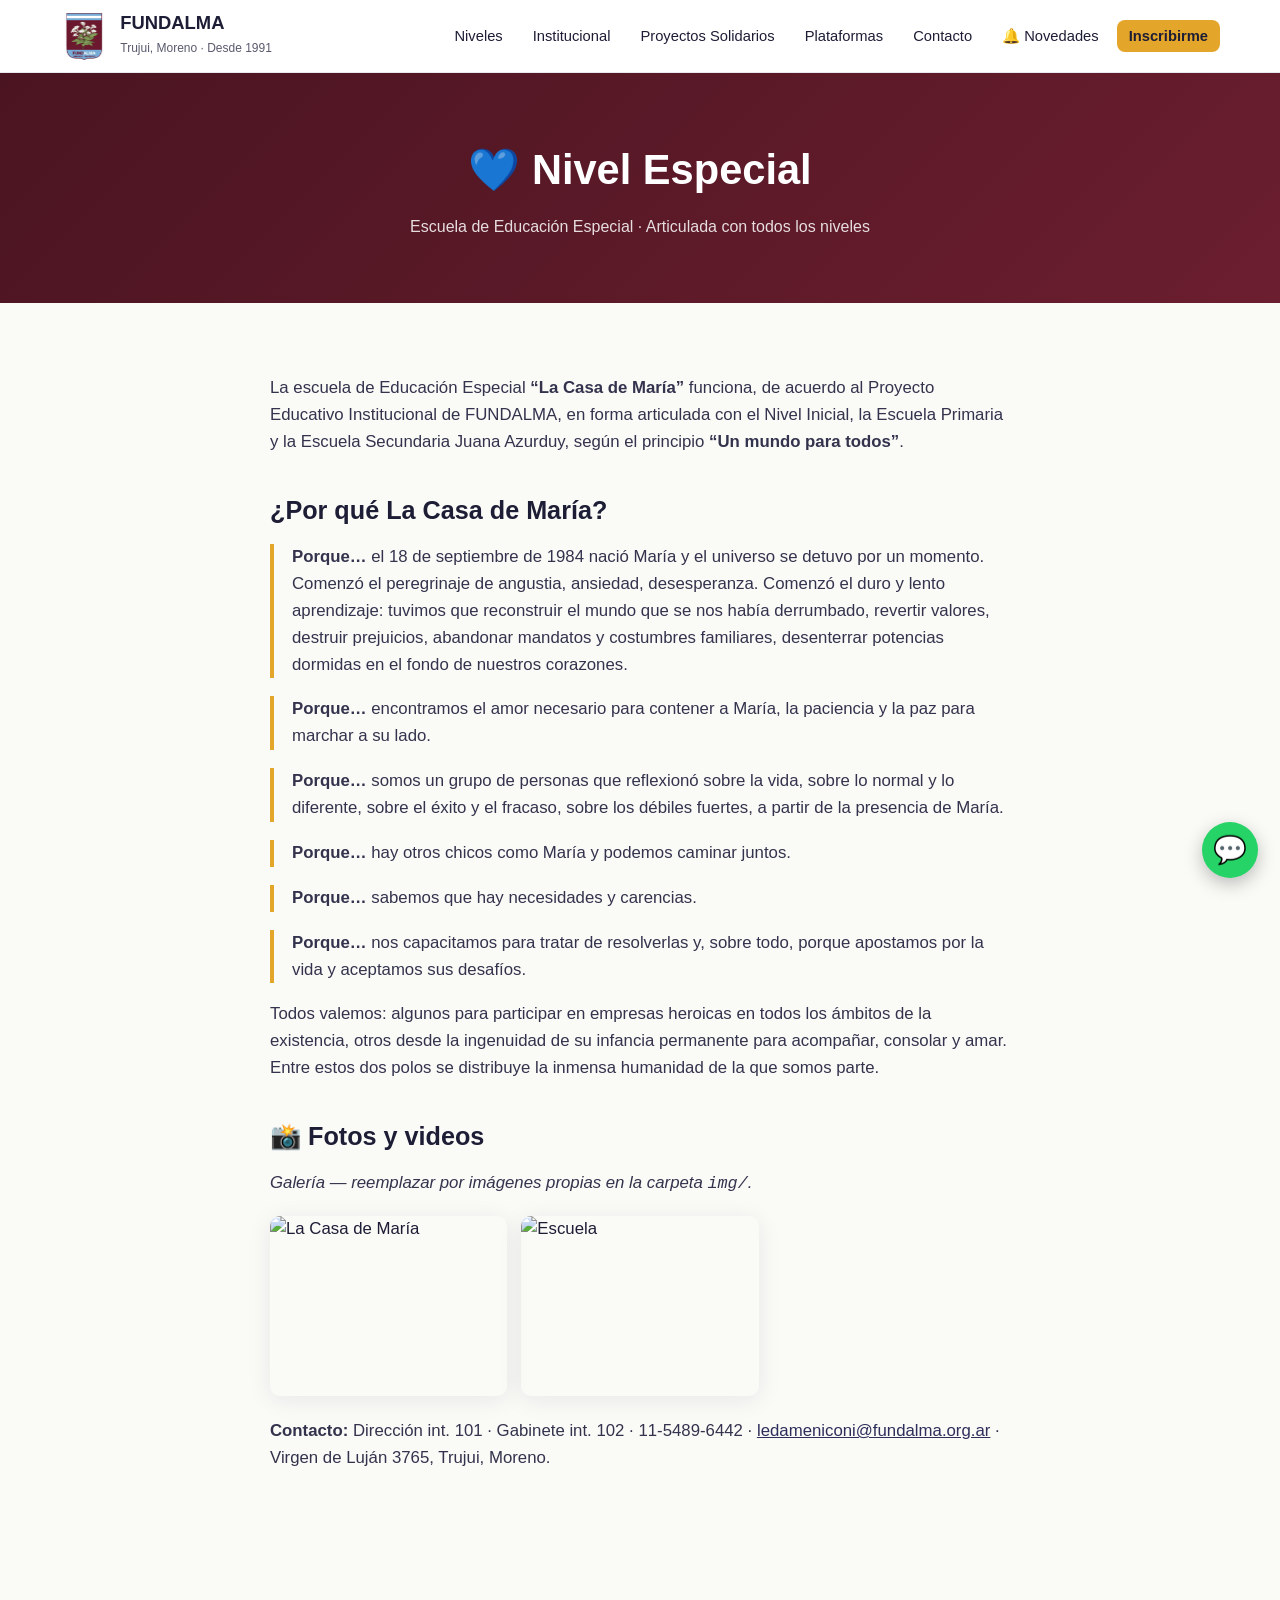
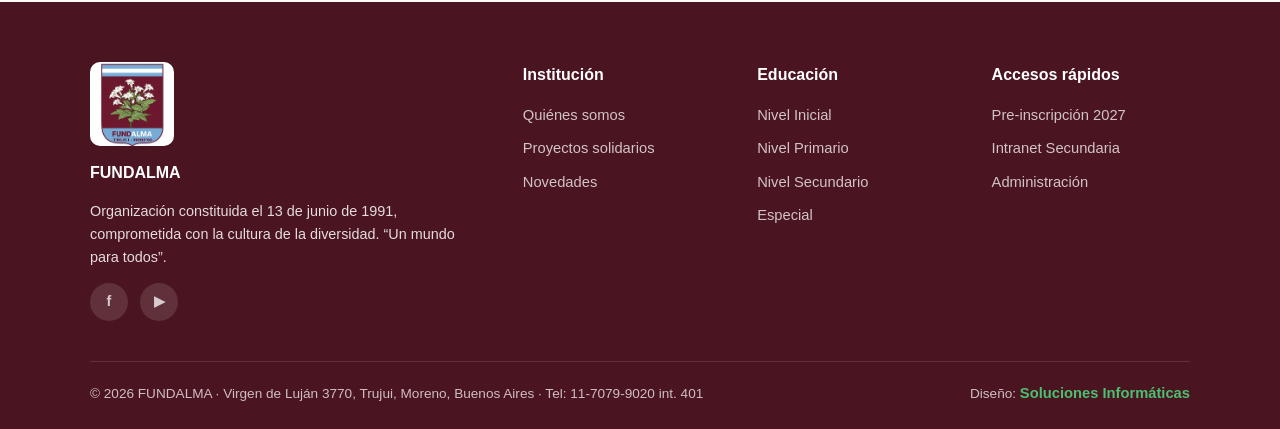
==== commit 1cdadd16: "Credito Diseño: Soluciones Informaticas en footer" ====
--- a/casa-de-maria.html
+++ b/casa-de-maria.html
@@ -95,7 +95,7 @@
         </ul>
       </div>
     </div>
-    <div class="footer-bottom">© 2026 FUNDALMA · Virgen de Luján 3770, Trujui, Moreno, Buenos Aires · Tel: 11-7079-9020 int. 401</div>
+    <div class="footer-bottom"><span>© 2026 FUNDALMA · Virgen de Luján 3770, Trujui, Moreno, Buenos Aires · Tel: 11-7079-9020 int. 401</span><span class="credito">Diseño: <a href="https://www.csiarg.com.ar" target="_blank" rel="noopener">Soluciones Informáticas</a></span></div>
   </div>
 </footer>
 
--- a/css/styles.css
+++ b/css/styles.css
@@ -157,7 +157,7 @@
 .contacto-card { background: var(--blanco); border: 1px solid var(--borde); border-radius: var(--radio); padding: 24px; box-shadow: var(--sombra); }
 .contacto-card h4 { color: var(--acento-2); font-size: 0.85rem; text-transform: uppercase; letter-spacing: 1.5px; margin-bottom: 12px; }
 .contacto-card p { font-size: 0.92rem; color: var(--gris); margin-bottom: 6px; }
-.contacto-card a { word-break: break-all; }
+.contacto-card a { word-break: normal; overflow-wrap: break-word; font-size: 0.88rem; }
 .mapa { border-radius: var(--radio); overflow: hidden; box-shadow: var(--sombra); margin-top: 40px; }
 .mapa iframe { width: 100%; height: 380px; border: 0; display: block; }
 
@@ -219,7 +219,9 @@
 footer li { margin-bottom: 8px; }
 footer a { color: rgba(255,255,255,0.75); text-decoration: none; font-size: 0.92rem; }
 footer a:hover { color: var(--acento); }
-.footer-bottom { border-top: 1px solid rgba(255,255,255,0.15); padding-top: 20px; font-size: 0.85rem; text-align: center; opacity: 0.7; }
+.footer-bottom { border-top: 1px solid rgba(255,255,255,0.15); padding-top: 20px; font-size: 0.85rem; opacity: 0.85; display: flex; justify-content: space-between; align-items: center; gap: 10px; flex-wrap: wrap; text-align: left; }
+.footer-bottom .credito a { color: #4ade80; font-weight: 700; text-decoration: none; }
+.footer-bottom .credito a:hover { text-decoration: underline; }
 .redes { display: flex; gap: 12px; margin-top: 14px; }
 .redes a {
   width: 38px; height: 38px; border-radius: 50%; background: rgba(255,255,255,0.12);
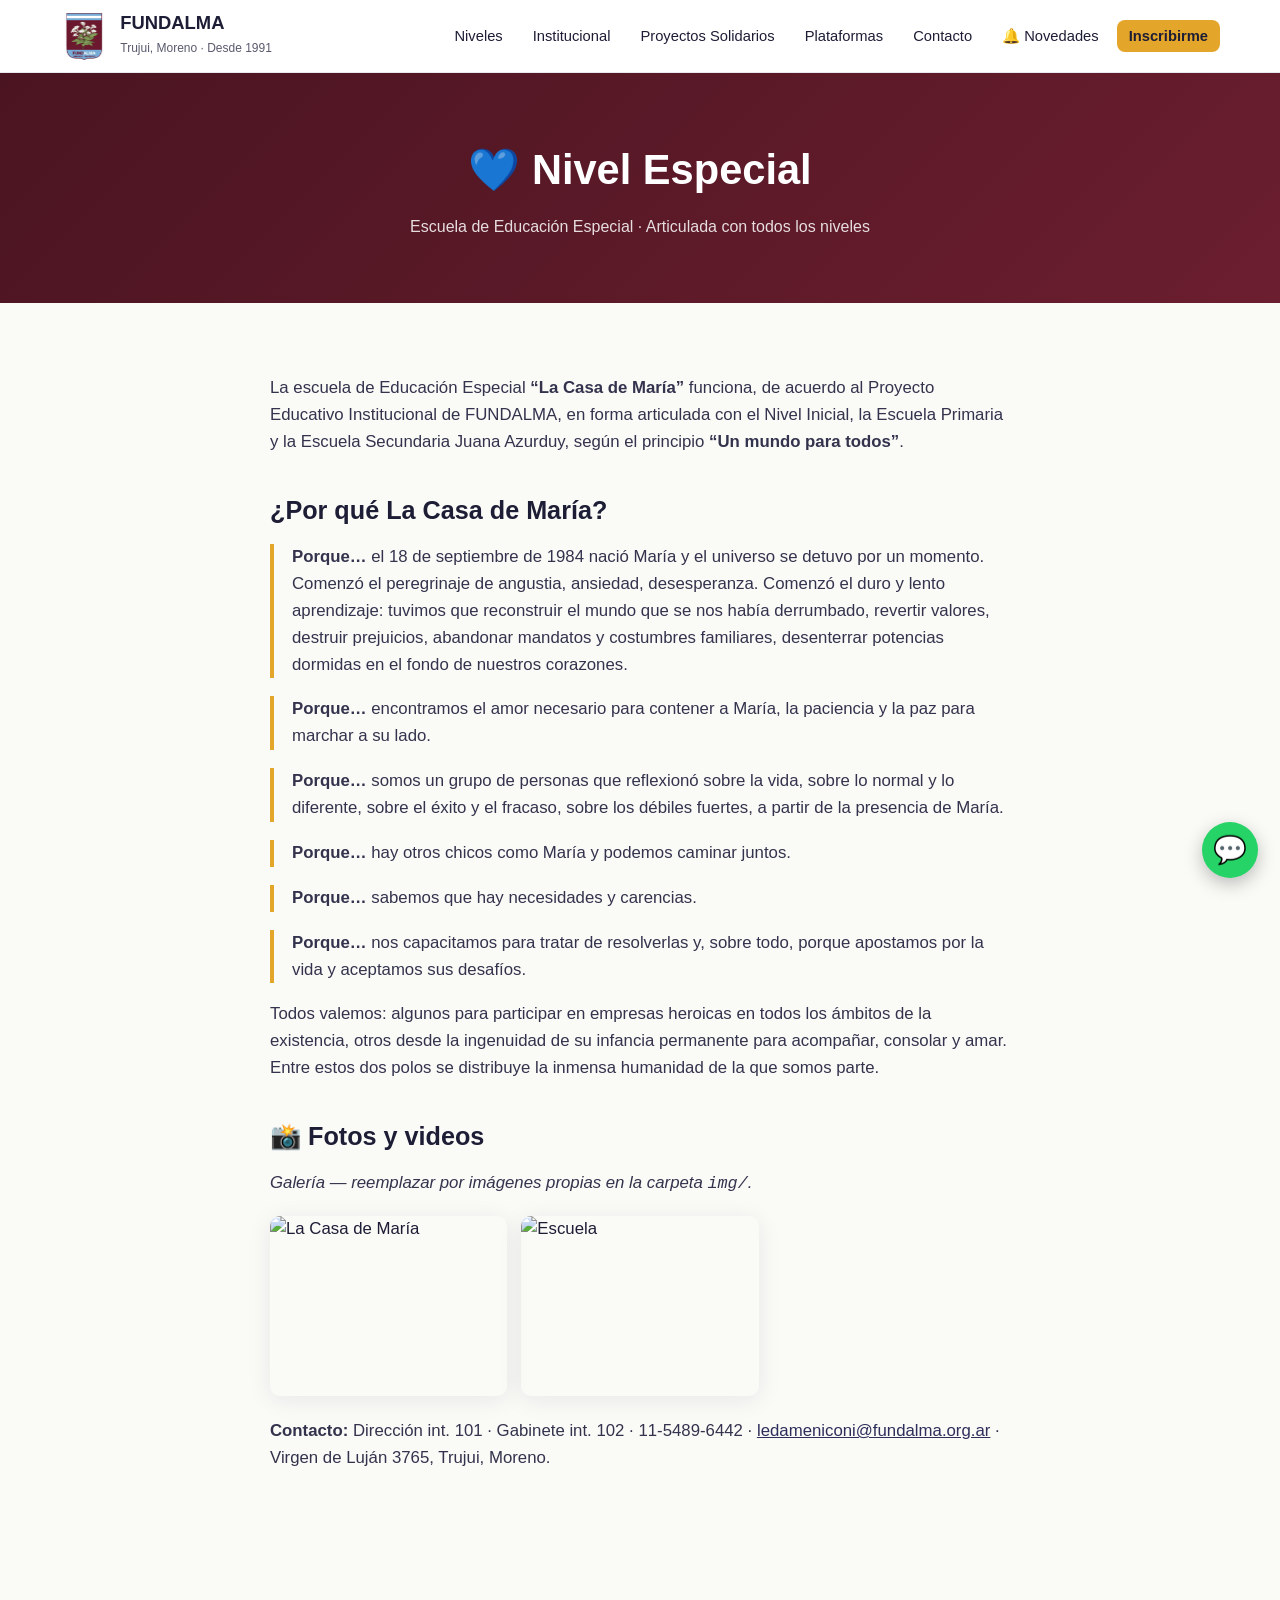
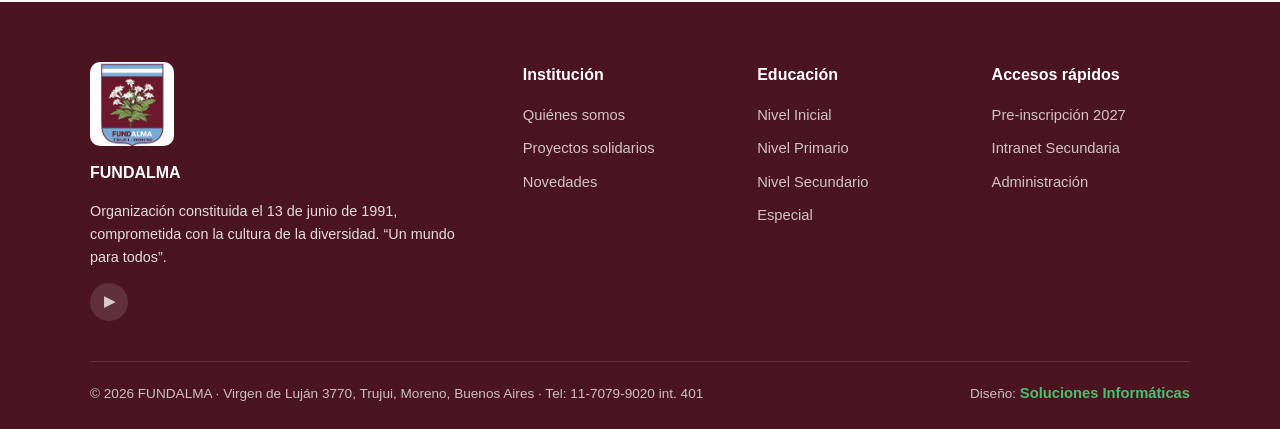
==== commit ebfa693e: "Quitar enlace de Facebook, dejar solo YouTube" ====
--- a/casa-de-maria.html
+++ b/casa-de-maria.html
@@ -65,7 +65,7 @@
         <h4>FUNDALMA</h4>
         <p style="font-size:0.9rem">Organización constituida el 13 de junio de 1991, comprometida con la cultura de la diversidad. “Un mundo para todos”.</p>
         <div class="redes">
-          <a href="https://www.facebook.com/Fundalma-104772634514153/" target="_blank" rel="noopener" title="Facebook">f</a>
+
           <a href="https://www.youtube.com/channel/UC96DOwyqafsPV08anmCAQMQ" target="_blank" rel="noopener" title="YouTube">▶</a>
         </div>
       </div>
